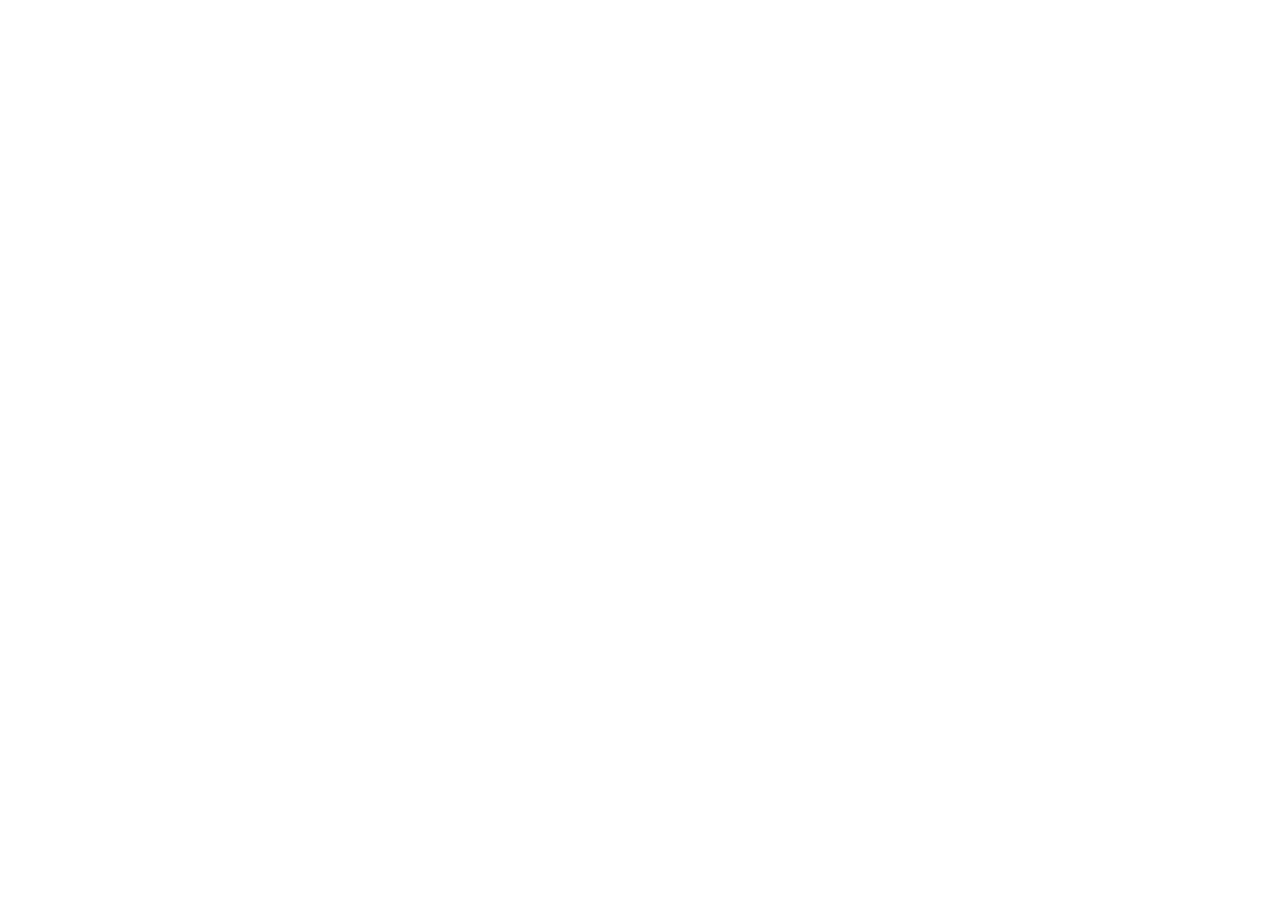
==== portfolio/pages/index.html @ c391057c "Add portfolio files - HTML, CSS and JavaScript" ====
<html lang="pt-BR"
<head>
    <link rel="stylesheet" href="Portfolio/styles/style.css"
</head>
<body

    <main>
        <h1 id="meuNome"
        <h2 id-"TituloProfissional"></h2>
        <p id="minhaBio"></p>
        <p id="anoFormatura"></p>
    </main>

    <script src="/portfolio/scripts/scripts.js"><</script>
    </body>
    </html>
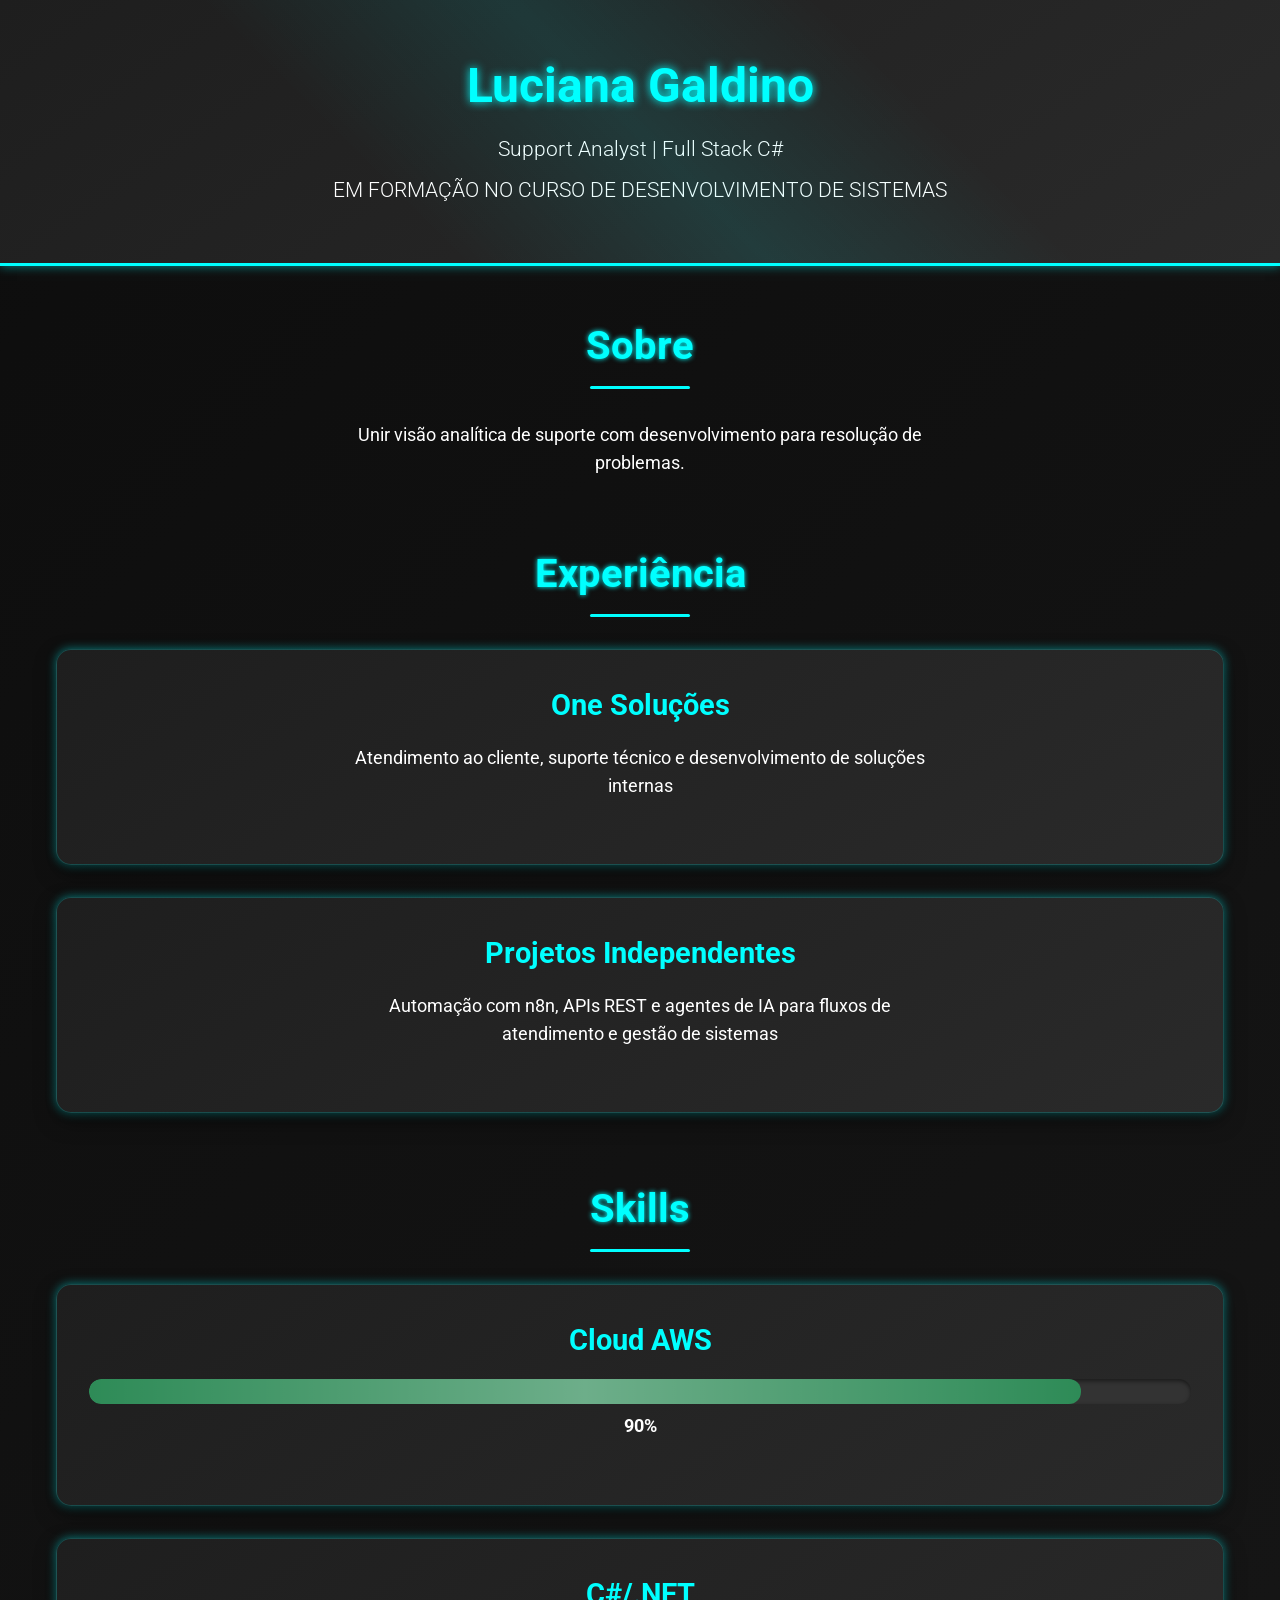
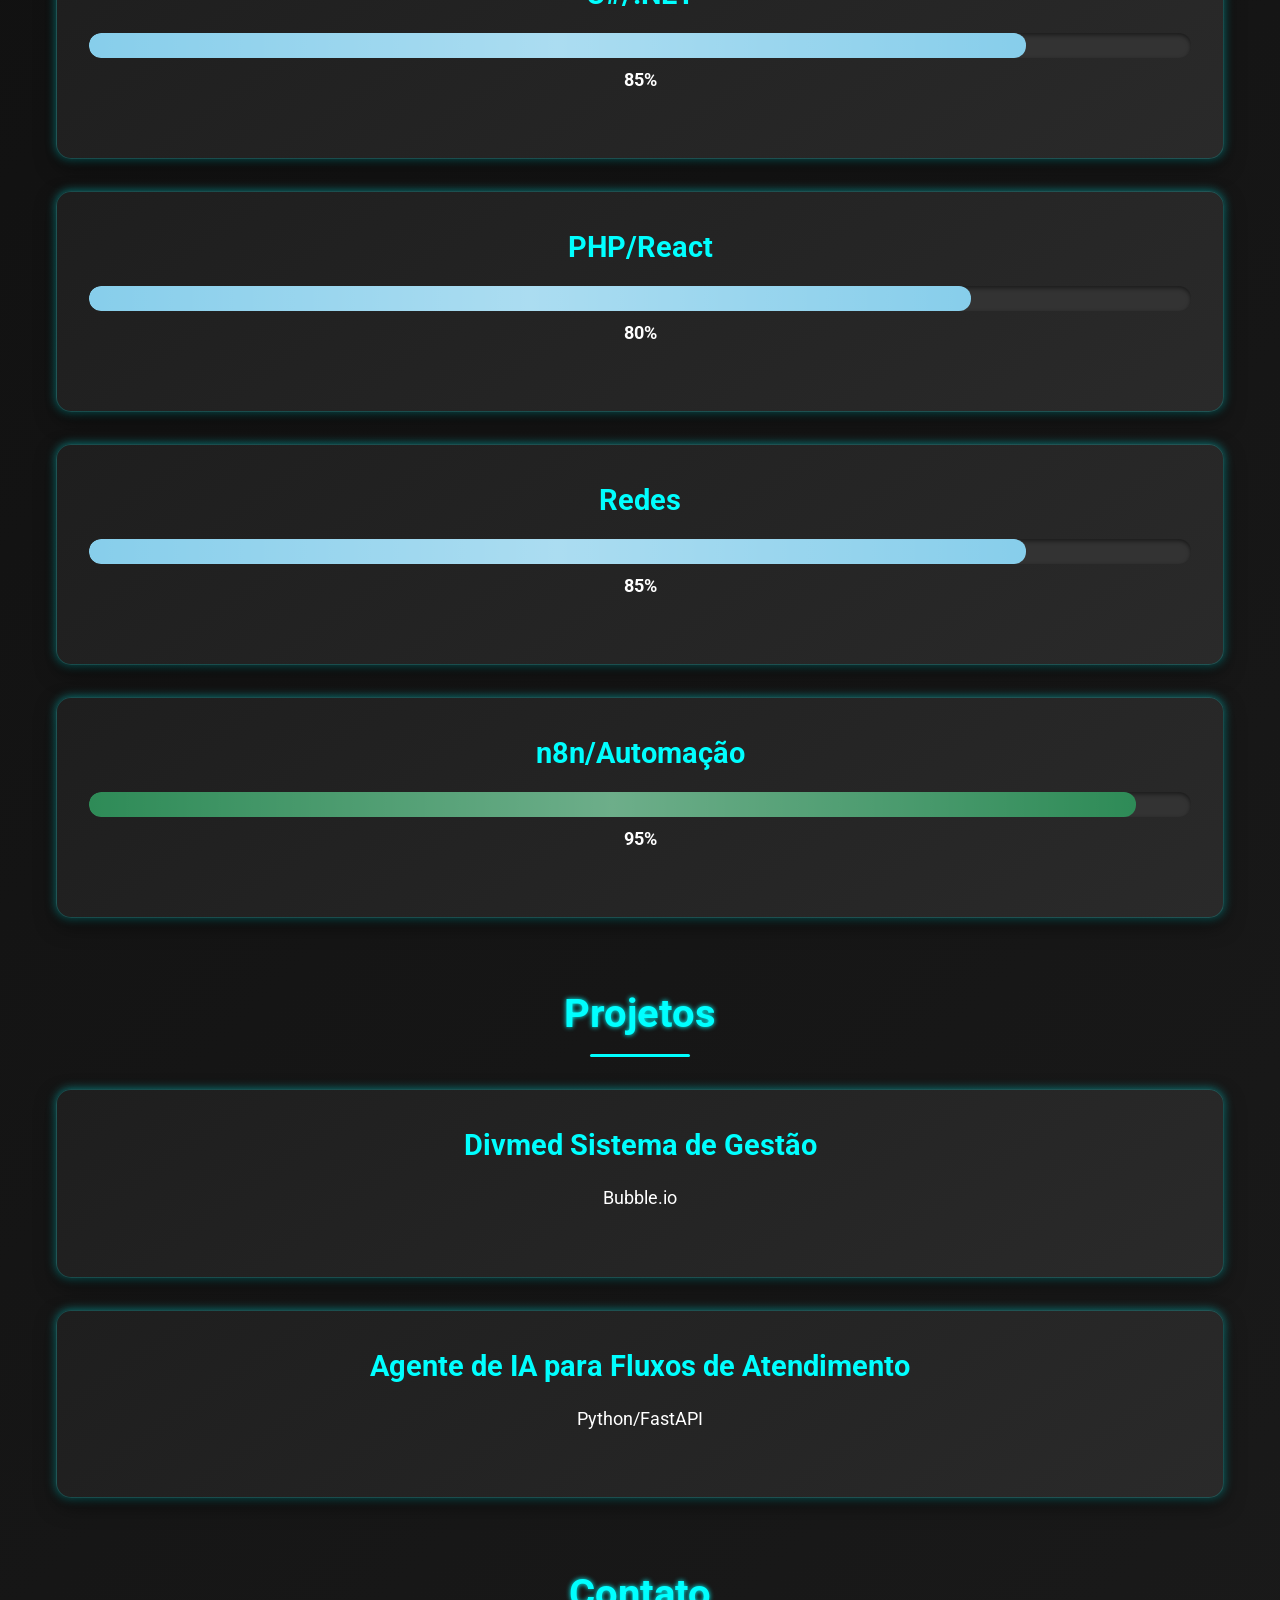
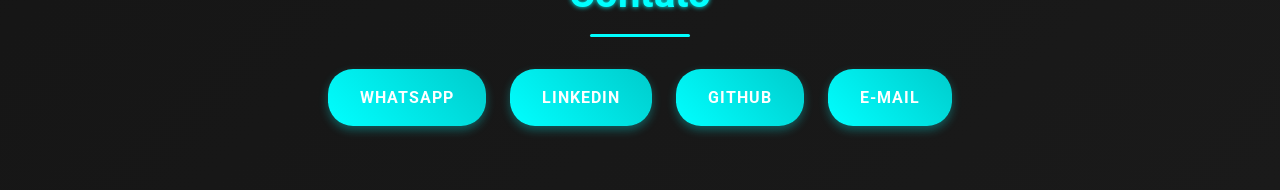
==== commit 53d2459b: "Atualizar portfólio com design aprimorado e status de formação" ====
--- a/portfolio/pages/index.html
+++ b/portfolio/pages/index.html
@@ -1,16 +1,44 @@
-<html lang="pt-BR"
+<!DOCTYPE html>
+<html lang="pt-BR">
 <head>
-    <link rel="stylesheet" href="Portfolio/styles/style.css"
+    <meta charset="UTF-8">
+    <meta name="viewport" content="width=device-width, initial-scale=1.0">
+    <title>Portfólio - Luciana Galdino</title>
+    <link rel="stylesheet" href="../styles/styles.css">
 </head>
-<body
-
+<body>
+    <header>
+        <h1 id="nome"></h1>
+        <p id="cargo"></p>
+        <p id="status-formatura"></p>
+    </header>
     <main>
-        <h1 id="meuNome"
-        <h2 id-"TituloProfissional"></h2>
-        <p id="minhaBio"></p>
-        <p id="anoFormatura"></p>
+        <section id="sobre" class="fade-in">
+            <h2>Sobre</h2>
+            <p>Unir visão analítica de suporte com desenvolvimento para resolução de problemas.</p>
+        </section>
+        <section id="experiencia" class="fade-in">
+            <h2>Experiência</h2>
+            <div id="experiencia-container"></div>
+        </section>
+        <section id="skills" class="fade-in">
+            <h2>Skills</h2>
+            <div id="skills-container"></div>
+        </section>
+        <section id="projetos" class="fade-in">
+            <h2>Projetos</h2>
+            <div id="projetos-container"></div>
+        </section>
+        <section id="contato" class="fade-in">
+            <h2>Contato</h2>
+            <div class="contato-buttons">
+                <a href="https://wa.me/37991092231" target="_blank" class="btn">WhatsApp</a>
+                <a href="#" target="_blank" class="btn">LinkedIn</a>
+                <a href="#" target="_blank" class="btn">GitHub</a>
+                <a href="mailto:" class="btn">E-mail</a>
+            </div>
+        </section>
     </main>
-
-    <script src="/portfolio/scripts/scripts.js"><</script>
-    </body>
-    </html>+    <script src="../scripts/scripts.js"></script>
+</body>
+</html>
--- a/portfolio/styles/styles.css
+++ b/portfolio/styles/styles.css
@@ -0,0 +1,282 @@
+/* Importar fonte moderna (opcional, pode adicionar via link no HTML) */
+@import url('https://fonts.googleapis.com/css2?family=Roboto:wght@300;400;700&display=swap');
+
+/* Variáveis para Dark Mode com Azul Neon */
+:root {
+    --bg-color: linear-gradient(135deg, #0d0d0d 0%, #1a1a1a 100%);
+    --text-color: #ffffff;
+    --card-bg: linear-gradient(145deg, #1e1e1e 0%, #2a2a2a 100%);
+    --accent-color: #00FFFF; /* Azul Neon */
+    --progress-bg: #333333;
+    --verde-esmeralda: #2E8B57;
+    --azul-sky: #87CEEB;
+    --dourado: #FFD700;
+    --glow: 0 0 10px rgba(0, 255, 255, 0.5);
+}
+
+/* Reset e base */
+* {
+    margin: 0;
+    padding: 0;
+    box-sizing: border-box;
+}
+
+body {
+    font-family: 'Roboto', sans-serif;
+    background: var(--bg-color);
+    color: var(--text-color);
+    line-height: 1.6;
+    animation: fadeIn 1s ease-in;
+    min-height: 100vh;
+}
+
+header {
+    text-align: center;
+    padding: 3rem 2rem;
+    background: var(--card-bg);
+    margin-bottom: 3rem;
+    border-bottom: 3px solid var(--accent-color);
+    box-shadow: var(--glow);
+    position: relative;
+}
+
+header::before {
+    content: '';
+    position: absolute;
+    top: 0;
+    left: 0;
+    right: 0;
+    bottom: 0;
+    background: linear-gradient(45deg, transparent 30%, rgba(0, 255, 255, 0.1) 50%, transparent 70%);
+    pointer-events: none;
+}
+
+header h1 {
+    font-size: 3rem;
+    margin-bottom: 0.5rem;
+    color: var(--accent-color);
+    text-shadow: 0 0 10px var(--accent-color);
+    font-weight: 700;
+}
+
+header p {
+    font-size: 1.3rem;
+    margin-bottom: 0.5rem;
+    font-weight: 300;
+}
+
+main {
+    max-width: 1200px;
+    margin: 0 auto;
+    padding: 0 1rem;
+}
+
+section {
+    margin-bottom: 4rem;
+    opacity: 0;
+    transform: translateY(50px);
+    transition: opacity 0.8s ease, transform 0.8s ease;
+}
+
+section.visible {
+    opacity: 1;
+    transform: translateY(0);
+}
+
+section h2 {
+    font-size: 2.5rem;
+    margin-bottom: 2rem;
+    text-align: center;
+    color: var(--accent-color);
+    text-shadow: 0 0 5px var(--accent-color);
+    font-weight: 700;
+    position: relative;
+}
+
+section h2::after {
+    content: '';
+    display: block;
+    width: 100px;
+    height: 3px;
+    background: var(--accent-color);
+    margin: 0.5rem auto;
+    border-radius: 2px;
+}
+
+section p {
+    text-align: center;
+    margin-bottom: 2rem;
+    font-size: 1.1rem;
+    max-width: 600px;
+    margin-left: auto;
+    margin-right: auto;
+}
+
+/* Cards */
+.exp-card, .skill-card, .proj-card {
+    background: var(--card-bg);
+    padding: 2rem;
+    border-radius: 15px;
+    box-shadow: 0 8px 20px rgba(0, 0, 0, 0.5), var(--glow);
+    transition: transform 0.4s ease, box-shadow 0.4s ease, filter 0.4s ease;
+    margin-bottom: 2rem;
+    border: 1px solid rgba(0, 255, 255, 0.2);
+    position: relative;
+    overflow: hidden;
+}
+
+.exp-card::before, .skill-card::before, .proj-card::before {
+    content: '';
+    position: absolute;
+    top: -50%;
+    left: -50%;
+    width: 200%;
+    height: 200%;
+    background: linear-gradient(45deg, transparent, rgba(0, 255, 255, 0.1), transparent);
+    transform: rotate(45deg);
+    transition: all 0.6s ease;
+    opacity: 0;
+}
+
+.exp-card:hover::before, .skill-card:hover::before, .proj-card:hover::before {
+    opacity: 1;
+    animation: shimmer 1.5s ease-in-out;
+}
+
+.exp-card:hover, .skill-card:hover, .proj-card:hover {
+    transform: scale(1.08) translateY(-10px);
+    box-shadow: 0 15px 30px rgba(0, 0, 0, 0.7), 0 0 20px rgba(0, 255, 255, 0.6);
+    filter: brightness(1.1);
+}
+
+.exp-card h3, .skill-card h3, .proj-card h3 {
+    font-size: 1.8rem;
+    margin-bottom: 1rem;
+    text-align: center;
+    color: var(--accent-color);
+    font-weight: 700;
+}
+
+/* Progress Bar */
+.progress-bar {
+    background-color: var(--progress-bg);
+    height: 25px;
+    border-radius: 12px;
+    overflow: hidden;
+    margin-bottom: 0.5rem;
+    box-shadow: inset 0 2px 4px rgba(0, 0, 0, 0.5);
+}
+
+.progress-fill {
+    height: 100%;
+    transition: width 1s ease, background-color 0.5s ease;
+    border-radius: 12px;
+    position: relative;
+}
+
+.progress-fill::after {
+    content: '';
+    position: absolute;
+    top: 0;
+    left: 0;
+    right: 0;
+    bottom: 0;
+    background: linear-gradient(90deg, transparent, rgba(255, 255, 255, 0.3), transparent);
+    animation: progressShine 2s infinite;
+}
+
+.skill-card p {
+    text-align: center;
+    font-weight: bold;
+    font-size: 1.1rem;
+}
+
+/* Contato */
+.contato-buttons {
+    display: flex;
+    justify-content: center;
+    gap: 1.5rem;
+    flex-wrap: wrap;
+}
+
+.btn {
+    display: inline-block;
+    padding: 1rem 2rem;
+    background: linear-gradient(45deg, var(--accent-color), #00CCCC);
+    color: var(--bg-color);
+    text-decoration: none;
+    border-radius: 25px;
+    transition: all 0.3s ease;
+    font-weight: 700;
+    text-transform: uppercase;
+    letter-spacing: 1px;
+    box-shadow: 0 4px 10px rgba(0, 255, 255, 0.3);
+    position: relative;
+    overflow: hidden;
+}
+
+.btn::before {
+    content: '';
+    position: absolute;
+    top: 0;
+    left: -100%;
+    width: 100%;
+    height: 100%;
+    background: linear-gradient(90deg, transparent, rgba(255, 255, 255, 0.2), transparent);
+    transition: left 0.5s ease;
+}
+
+.btn:hover::before {
+    left: 100%;
+}
+
+.btn:hover {
+    transform: translateY(-5px);
+    box-shadow: 0 8px 20px rgba(0, 255, 255, 0.6);
+}
+
+/* Animações */
+@keyframes fadeIn {
+    from {
+        opacity: 0;
+        transform: translateY(30px);
+    }
+    to {
+        opacity: 1;
+        transform: translateY(0);
+    }
+}
+
+@keyframes shimmer {
+    0% { transform: translateX(-100%) rotate(45deg); }
+    100% { transform: translateX(100%) rotate(45deg); }
+}
+
+@keyframes progressShine {
+    0% { transform: translateX(-100%); }
+    100% { transform: translateX(100%); }
+}
+
+/* Responsividade */
+@media (max-width: 768px) {
+    header h1 {
+        font-size: 2.5rem;
+    }
+    header p {
+        font-size: 1.1rem;
+    }
+    section h2 {
+        font-size: 2rem;
+    }
+    .contato-buttons {
+        flex-direction: column;
+        align-items: center;
+    }
+    .exp-card, .skill-card, .proj-card {
+        padding: 1.5rem;
+    }
+    .btn {
+        padding: 0.75rem 1.5rem;
+        font-size: 0.9rem;
+    }
+}
